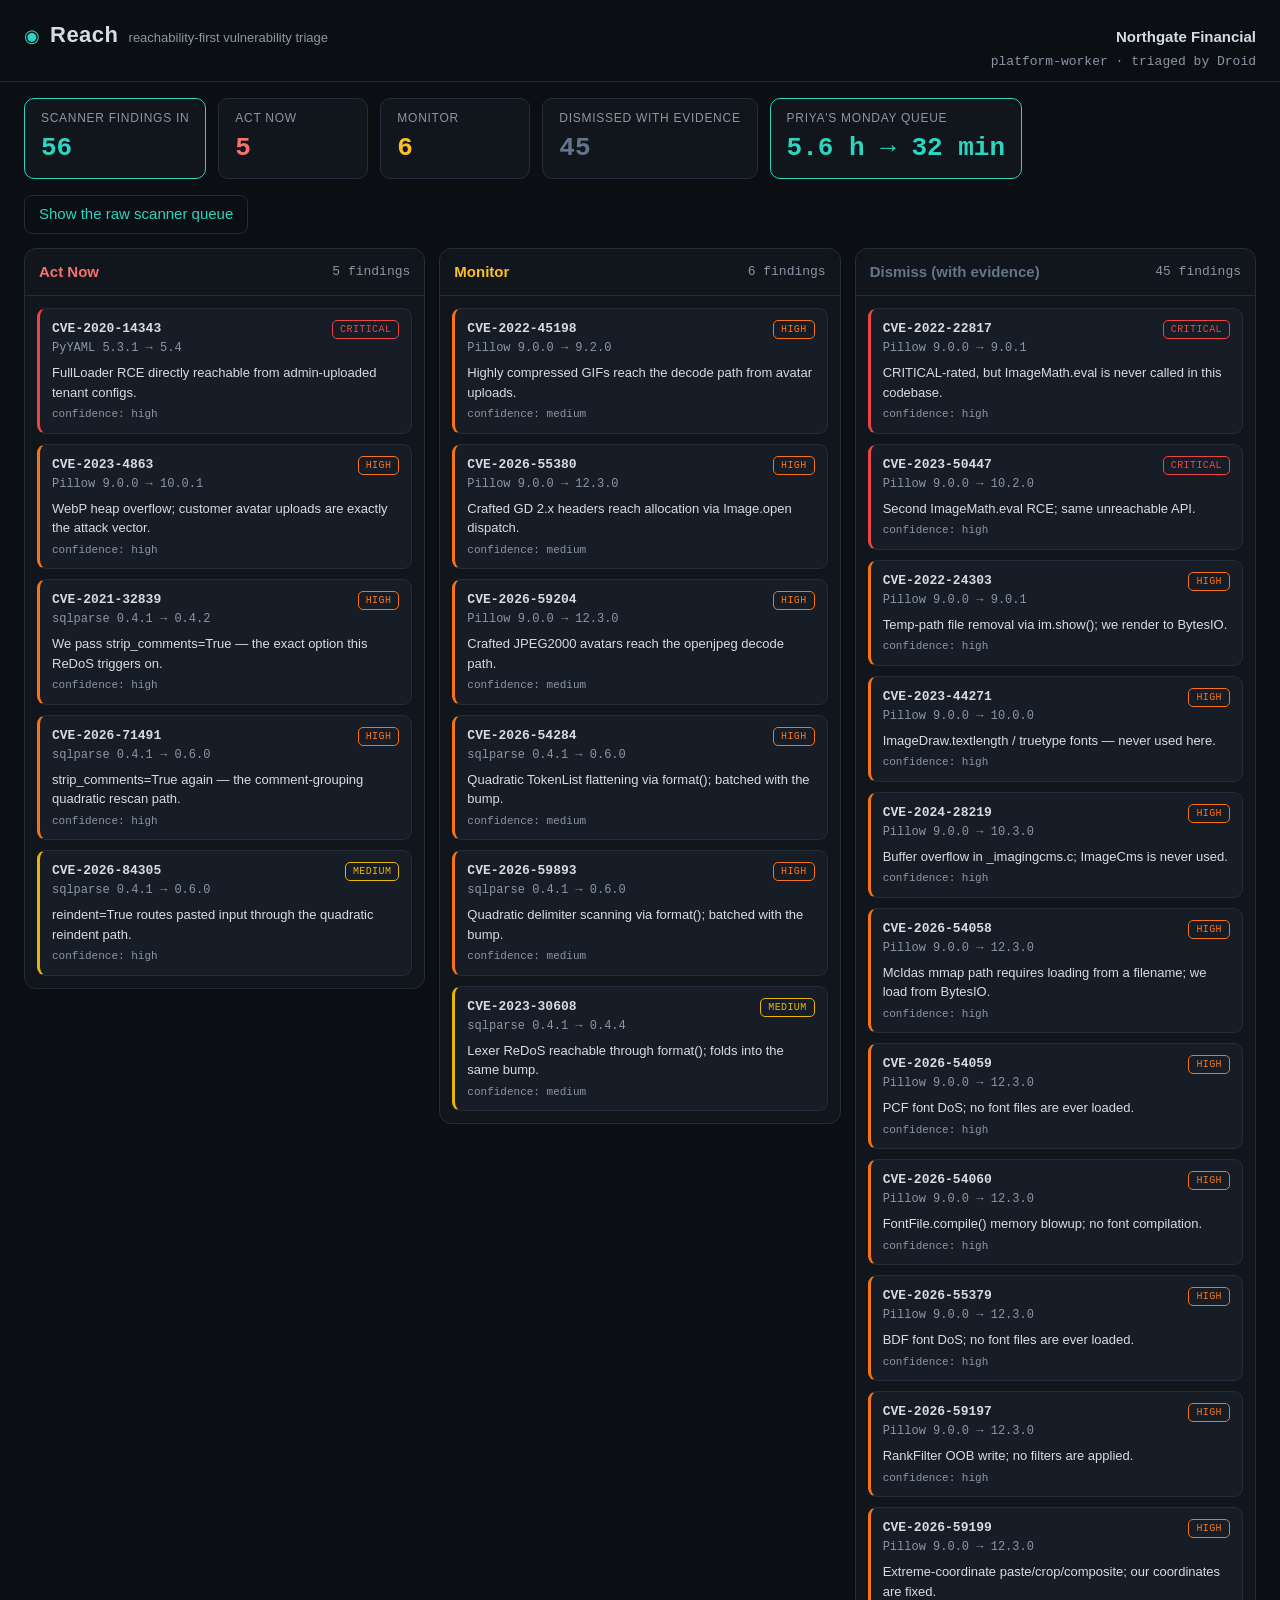
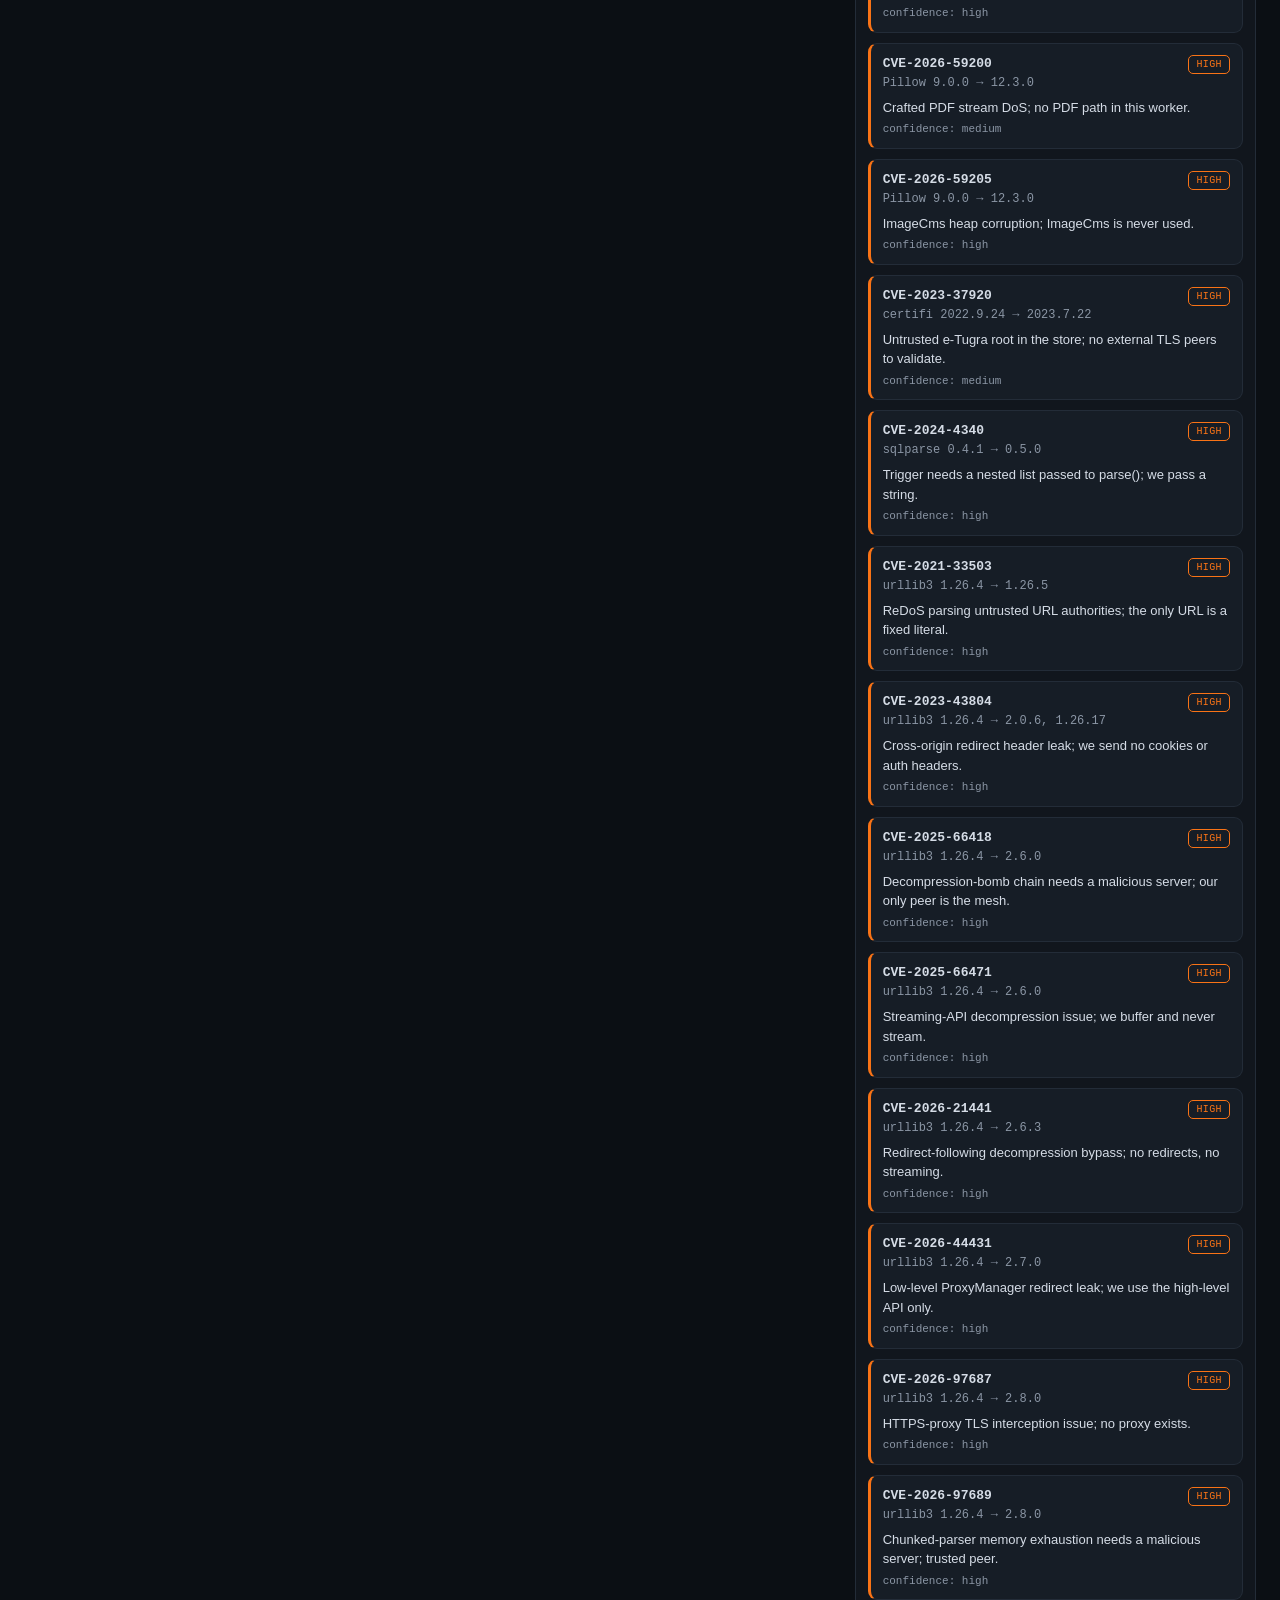
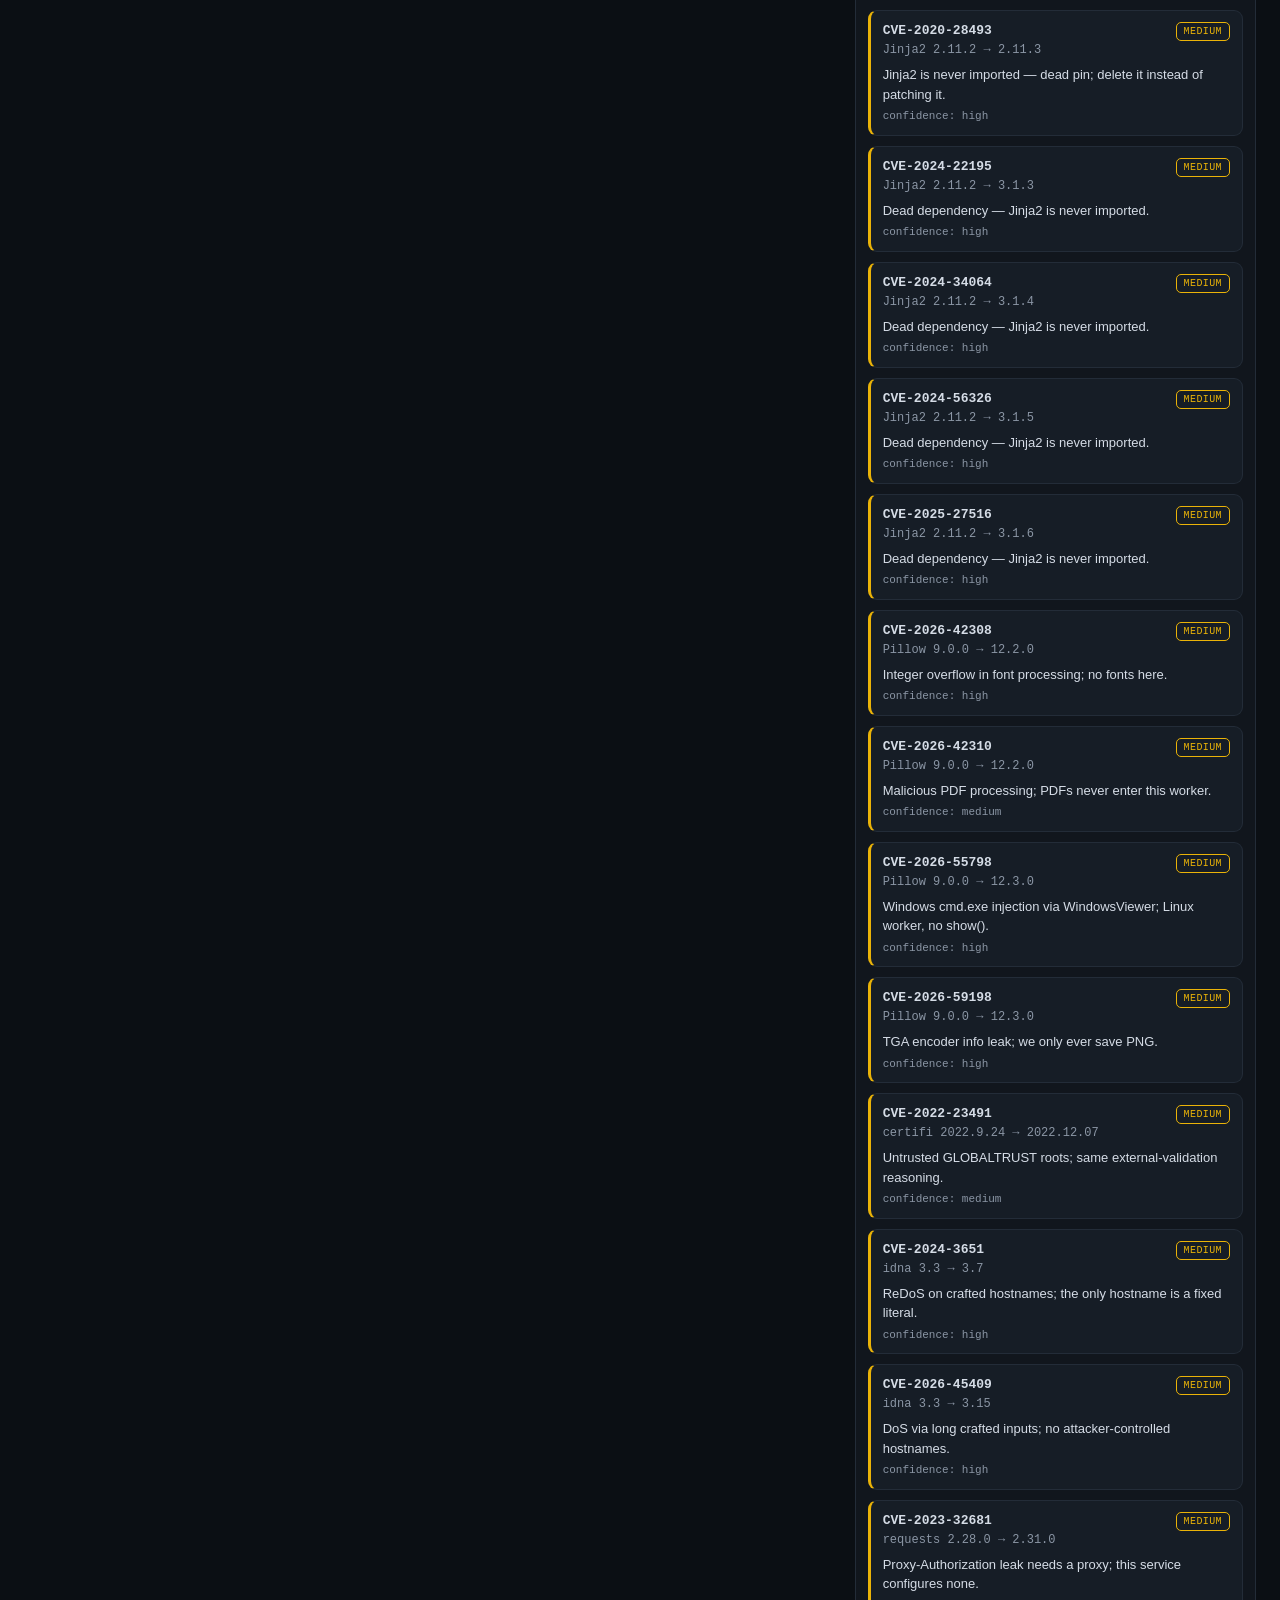
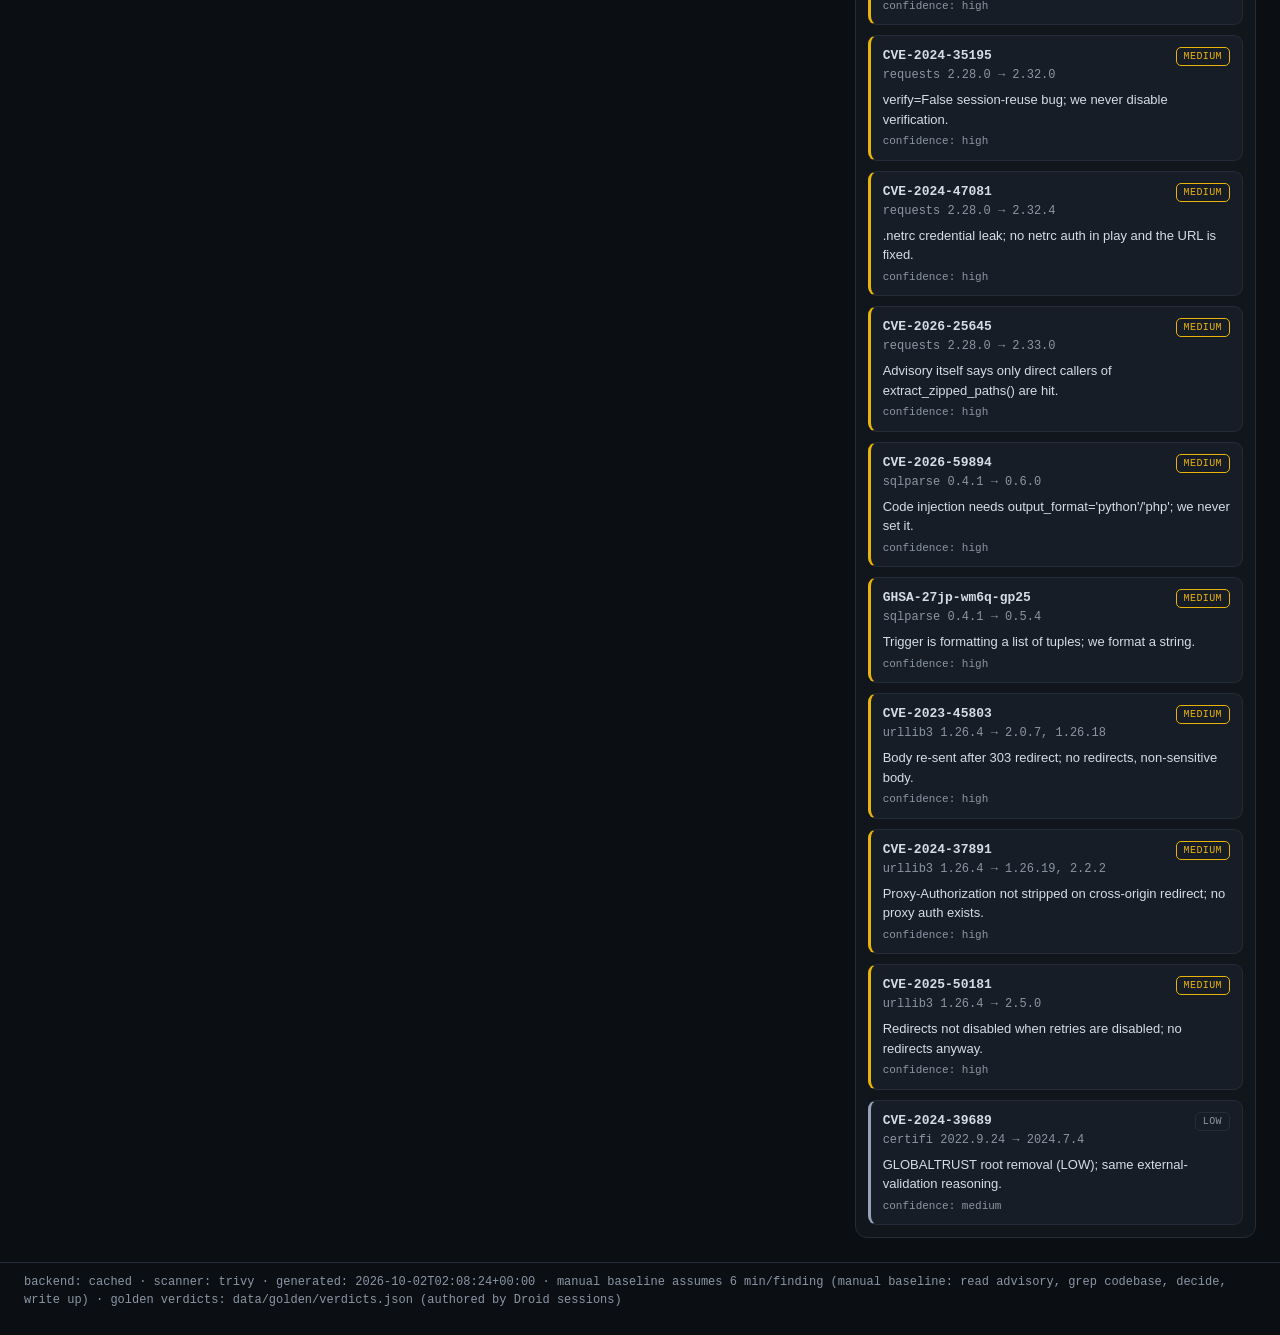
==== dashboard/index.html @ 8113a795 "feat(dashboard): reach kanban board with evidence drawer Vanilla HTML/CSS/JS, no build step. Three l" ====
<!doctype html>
<html lang="en">
  <head>
    <meta charset="utf-8" />
    <meta name="viewport" content="width=device-width, initial-scale=1" />
    <title>Reach — vulnerability triage copilot · Northgate Financial</title>
    <link rel="stylesheet" href="style.css" />
  </head>
  <body>
    <header class="topbar">
      <div class="brand">
        <span class="logo">◉</span>
        <h1>Reach</h1>
        <span class="tagline">reachability-first vulnerability triage</span>
      </div>
      <div class="context">
        <span class="customer">Northgate Financial</span>
        <span class="target">platform-worker · triaged by Droid</span>
      </div>
    </header>

    <section class="metrics" id="metrics"></section>

    <section class="switcher">
      <button id="toggle-noise" class="btn-ghost">Show the raw scanner queue</button>
      <span id="untriaged-note" class="untriaged-note" hidden></span>
    </section>

    <main id="board"></main>

    <section id="noise" hidden>
      <h2 class="noise-title">This is what the scanner handed Priya on Monday morning</h2>
      <p class="noise-sub">No reachability, no evidence, no decisions — just severity and noise. Click any row to see what the agent concluded.</p>
      <div id="noise-list"></div>
    </section>

    <div id="overlay" hidden></div>
    <aside id="drawer" hidden>
      <button id="drawer-close" class="btn-ghost">✕ close</button>
      <div id="drawer-body"></div>
    </aside>

    <footer class="meta-strip" id="meta-strip"></footer>

    <script src="app.js"></script>
  </body>
</html>
---- dashboard/style.css ----
:root {
  --bg: #0b0f14;
  --panel: #11161d;
  --panel-2: #161d26;
  --line: #232c38;
  --text: #d5dce6;
  --muted: #8b96a5;
  --accent: #2dd4bf;
  --act: #f87171;
  --mon: #fbbf24;
  --dis: #64748b;
  --crit: #ef4444;
  --high: #f97316;
  --med: #eab308;
  --low: #94a3b8;
  --mono: ui-monospace, "SF Mono", Menlo, Consolas, monospace;
}

* { box-sizing: border-box; }

body {
  margin: 0;
  background: var(--bg);
  color: var(--text);
  font: 15px/1.5 -apple-system, "Segoe UI", Roboto, Helvetica, Arial, sans-serif;
}

/* ---------- top bar ---------- */
.topbar {
  display: flex;
  justify-content: space-between;
  align-items: baseline;
  padding: 18px 24px 10px;
  border-bottom: 1px solid var(--line);
}
.brand { display: flex; align-items: baseline; gap: 10px; }
.logo { color: var(--accent); font-size: 18px; }
.brand h1 { font-size: 22px; margin: 0; letter-spacing: 0.5px; }
.tagline { color: var(--muted); font-size: 13px; }
.context { text-align: right; }
.customer { display: block; font-weight: 600; }
.target { color: var(--muted); font-size: 13px; font-family: var(--mono); }

/* ---------- metrics ---------- */
.metrics {
  display: flex;
  flex-wrap: wrap;
  gap: 12px;
  padding: 16px 24px;
}
.metric {
  background: var(--panel);
  border: 1px solid var(--line);
  border-radius: 10px;
  padding: 10px 16px;
  min-width: 150px;
}
.metric .label { color: var(--muted); font-size: 12px; text-transform: uppercase; letter-spacing: 0.06em; }
.metric .value { font-size: 26px; font-weight: 700; font-family: var(--mono); margin-top: 2px; }
.metric.hero { border-color: var(--accent); }
.metric.hero .value { color: var(--accent); }
.metric.act .value { color: var(--act); }
.metric.mon .value { color: var(--mon); }
.metric.dis .value { color: var(--dis); }

/* ---------- switcher ---------- */
.switcher { display: flex; align-items: center; gap: 14px; padding: 0 24px 14px; }
.btn-ghost {
  background: transparent;
  color: var(--accent);
  border: 1px solid var(--line);
  border-radius: 8px;
  padding: 7px 14px;
  font: inherit;
  cursor: pointer;
}
.btn-ghost:hover { border-color: var(--accent); }
.untriaged-note {
  color: var(--mon);
  font-size: 13px;
  font-family: var(--mono);
  border: 1px dashed var(--mon);
  padding: 4px 10px;
  border-radius: 8px;
}

/* ---------- board ---------- */
#board {
  display: grid;
  grid-template-columns: repeat(3, 1fr);
  gap: 14px;
  padding: 0 24px 24px;
  align-items: start;
}
.lane {
  background: var(--panel);
  border: 1px solid var(--line);
  border-radius: 12px;
  min-height: 300px;
}
.lane header {
  display: flex;
  justify-content: space-between;
  align-items: center;
  padding: 12px 14px;
  border-bottom: 1px solid var(--line);
  cursor: pointer;
  user-select: none;
}
.lane header h2 { margin: 0; font-size: 15px; }
.lane header .count { font-family: var(--mono); font-size: 13px; color: var(--muted); }
.lane-act header h2 { color: var(--act); }
.lane-mon header h2 { color: var(--mon); }
.lane-dis header h2 { color: var(--dis); }
.lane.collapsed .cards { display: none; }
.cards { display: flex; flex-direction: column; gap: 10px; padding: 12px; }

.card {
  background: var(--panel-2);
  border: 1px solid var(--line);
  border-left: 3px solid var(--muted);
  border-radius: 9px;
  padding: 10px 12px;
  cursor: pointer;
}
.card:hover { border-color: var(--accent); }
.card.crit { border-left-color: var(--crit); }
.card.high { border-left-color: var(--high); }
.card.med { border-left-color: var(--med); }
.card.low, .card.unk { border-left-color: var(--low); }

.card .row1 { display: flex; justify-content: space-between; gap: 8px; align-items: baseline; }
.card .cve { font-family: var(--mono); font-weight: 600; font-size: 13px; }
.card .pkg { color: var(--muted); font-family: var(--mono); font-size: 12px; }
.card .sev {
  font-size: 10px;
  font-family: var(--mono);
  letter-spacing: 0.04em;
  border-radius: 5px;
  padding: 1px 7px;
  border: 1px solid var(--line);
  color: var(--muted);
  white-space: nowrap;
}
.card .sev.crit { color: var(--crit); border-color: var(--crit); }
.card .sev.high { color: var(--high); border-color: var(--high); }
.card .sev.med { color: var(--med); border-color: var(--med); }
.card .oneline { margin: 6px 0 4px; font-size: 13px; color: var(--text); }
.card .conf { color: var(--muted); font-size: 11px; font-family: var(--mono); }

/* ---------- noise view ---------- */
#noise { padding: 0 24px 24px; }
.noise-title { margin: 0 0 4px; color: var(--act); }
.noise-sub { margin: 0 0 14px; color: var(--muted); }
.noise-row {
  display: grid;
  grid-template-columns: 90px 200px 160px 1fr;
  gap: 12px;
  align-items: baseline;
  padding: 7px 10px;
  border-bottom: 1px solid var(--line);
  font-family: var(--mono);
  font-size: 13px;
  cursor: pointer;
}
.noise-row:hover { background: var(--panel); }
.noise-row .nsev { font-size: 11px; }
.noise-row .npkg { color: var(--muted); }
.noise-row .ntitle { color: var(--muted); overflow: hidden; text-overflow: ellipsis; white-space: nowrap; font-family: -apple-system, "Segoe UI", sans-serif; }

/* ---------- drawer ---------- */
#overlay {
  position: fixed;
  inset: 0;
  background: rgba(4, 6, 10, 0.6);
  z-index: 10;
}
#drawer {
  position: fixed;
  top: 0;
  right: 0;
  bottom: 0;
  width: min(560px, 92vw);
  background: var(--panel);
  border-left: 1px solid var(--line);
  z-index: 11;
  overflow-y: auto;
  padding: 20px 22px 40px;
}
#drawer-close { float: right; }
.verdict-banner {
  display: inline-block;
  font-family: var(--mono);
  font-size: 12px;
  letter-spacing: 0.08em;
  text-transform: uppercase;
  padding: 3px 10px;
  border-radius: 6px;
  border: 1px solid var(--line);
  margin-bottom: 12px;
}
.verdict-banner.act_now { color: var(--act); border-color: var(--act); }
.verdict-banner.monitor { color: var(--mon); border-color: var(--mon); }
.verdict-banner.dismiss { color: var(--dis); border-color: var(--dis); }
.verdict-banner.untriaged { color: var(--mon); border-color: var(--mon); }

#drawer h3 { margin: 4px 0 2px; font-family: var(--mono); font-size: 18px; }
#drawer .subhead { color: var(--muted); font-family: var(--mono); font-size: 13px; margin-bottom: 14px; }
#drawer h4 {
  margin: 18px 0 6px;
  font-size: 12px;
  text-transform: uppercase;
  letter-spacing: 0.07em;
  color: var(--muted);
}
#drawer p { margin: 4px 0; }

.evidence {
  border: 1px solid var(--line);
  border-radius: 8px;
  margin: 6px 0 10px;
  overflow: hidden;
}
.evidence .file {
  font-family: var(--mono);
  font-size: 12px;
  color: var(--accent);
  padding: 6px 10px;
  background: var(--panel-2);
  border-bottom: 1px solid var(--line);
}
.evidence pre { margin: 0; padding: 10px; font-size: 12.5px; line-height: 1.55; overflow-x: auto; }

.patch {
  border: 1px solid var(--line);
  border-radius: 8px;
  margin: 6px 0;
  padding: 10px;
  font-size: 12.5px;
  overflow-x: auto;
  white-space: pre;
}
.patch .minus { color: var(--act); }
.patch .plus { color: var(--accent); }

.kv { display: grid; grid-template-columns: 130px 1fr; gap: 4px 10px; font-size: 13.5px; }
.kv .k { color: var(--muted); }

/* ---------- footer ---------- */
.meta-strip {
  border-top: 1px solid var(--line);
  color: var(--muted);
  font-family: var(--mono);
  font-size: 12px;
  padding: 10px 24px 26px;
}
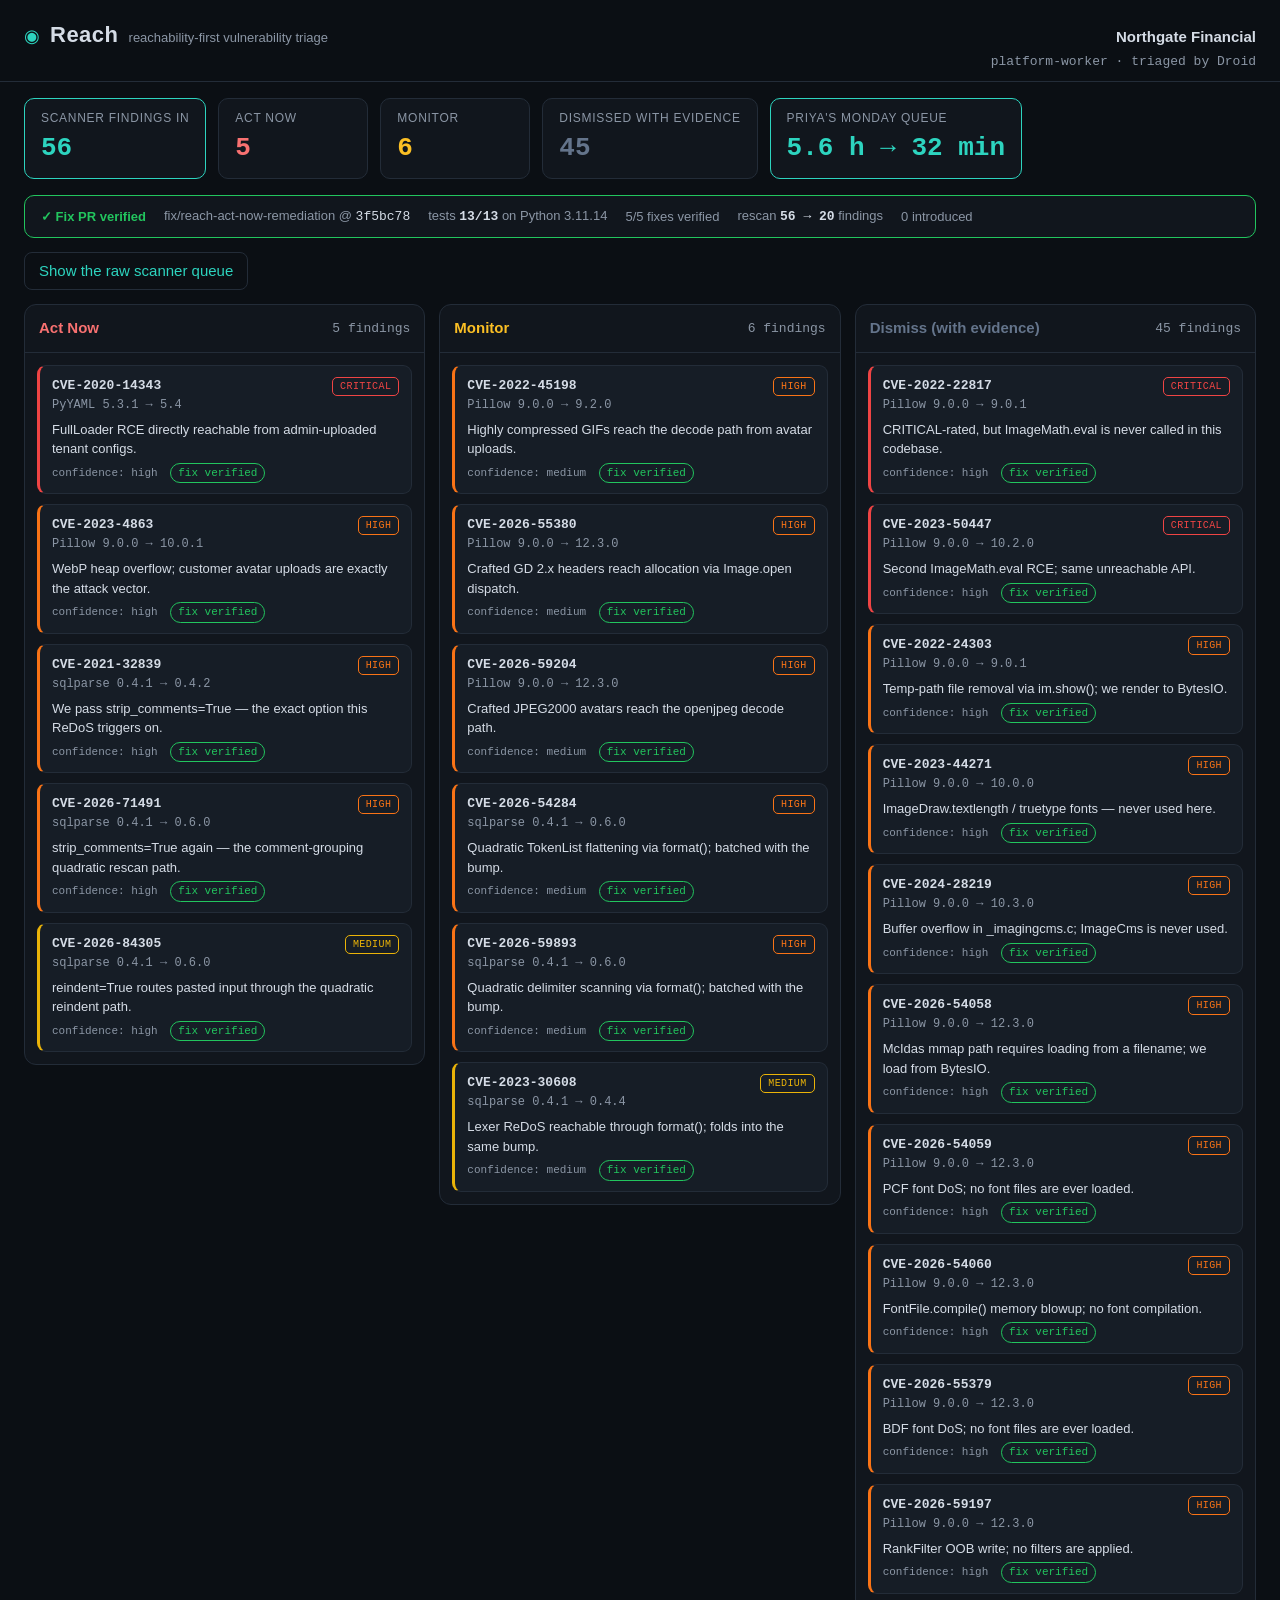
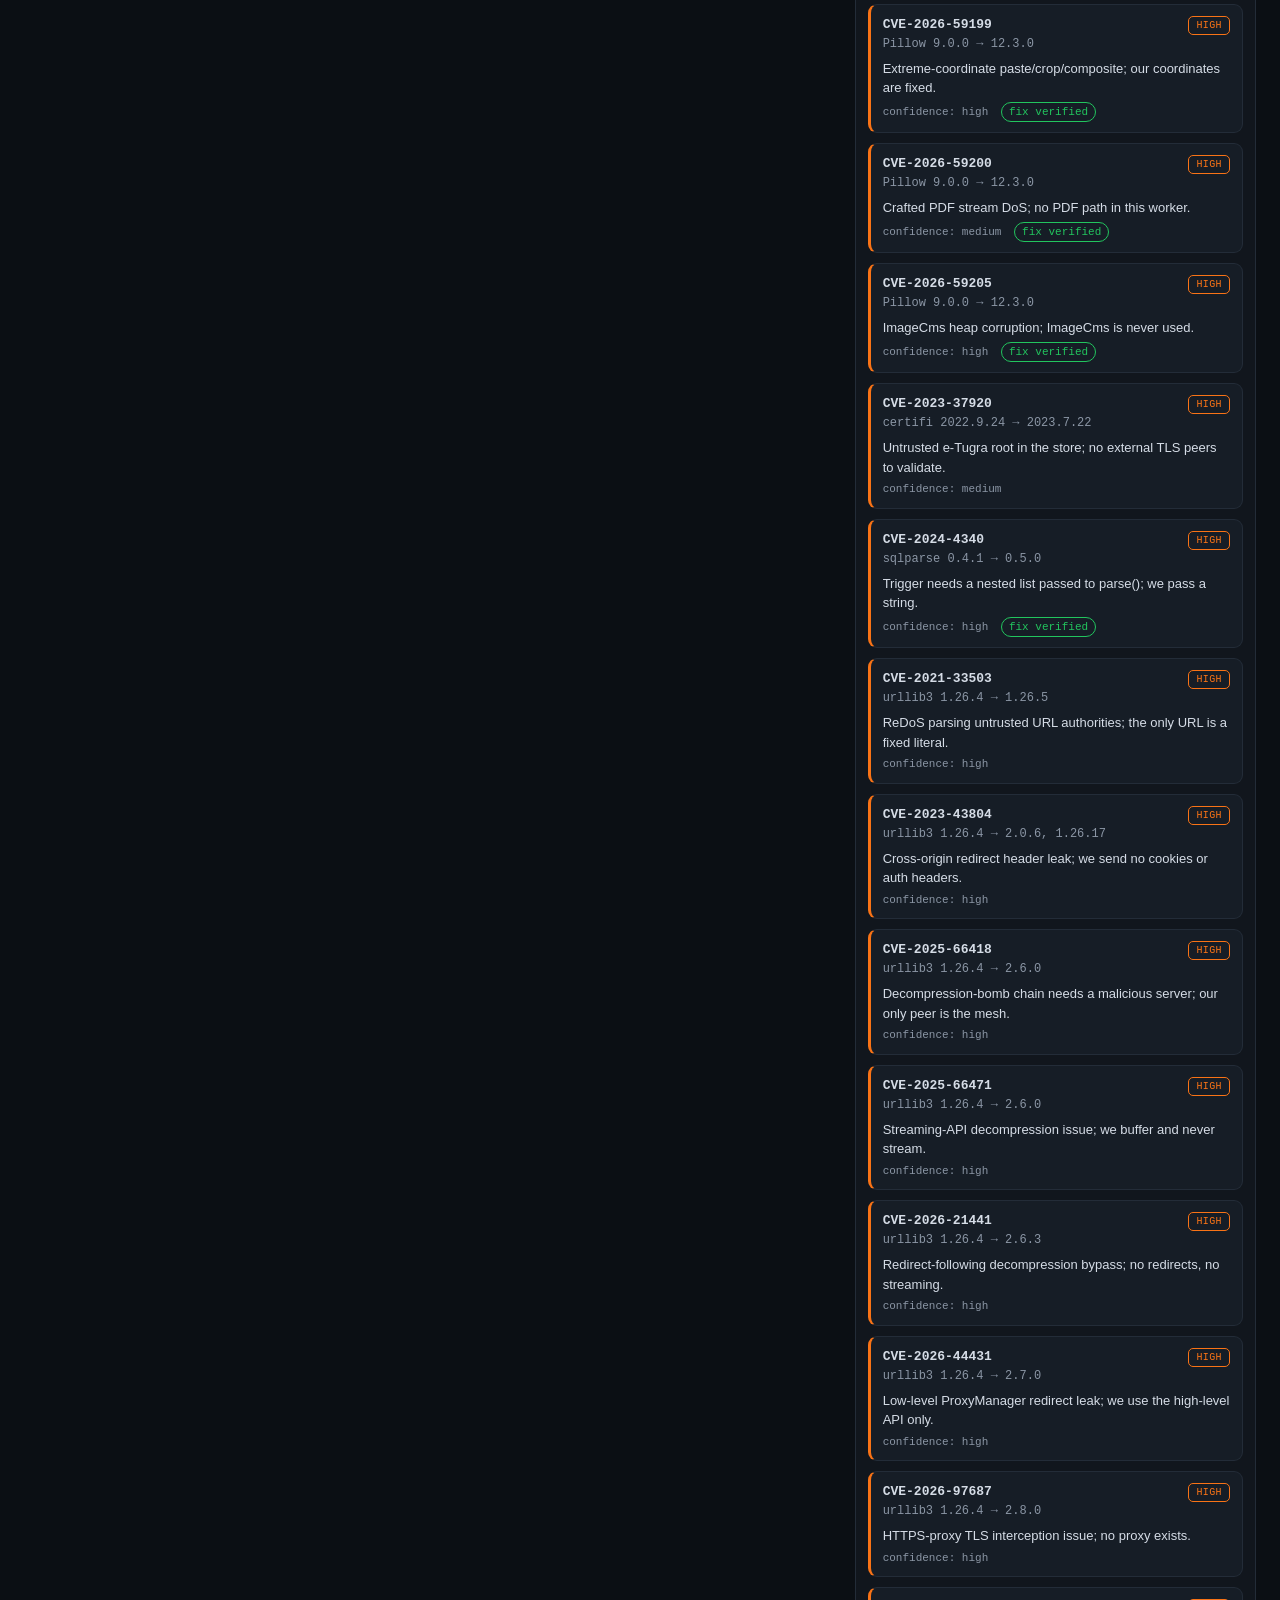
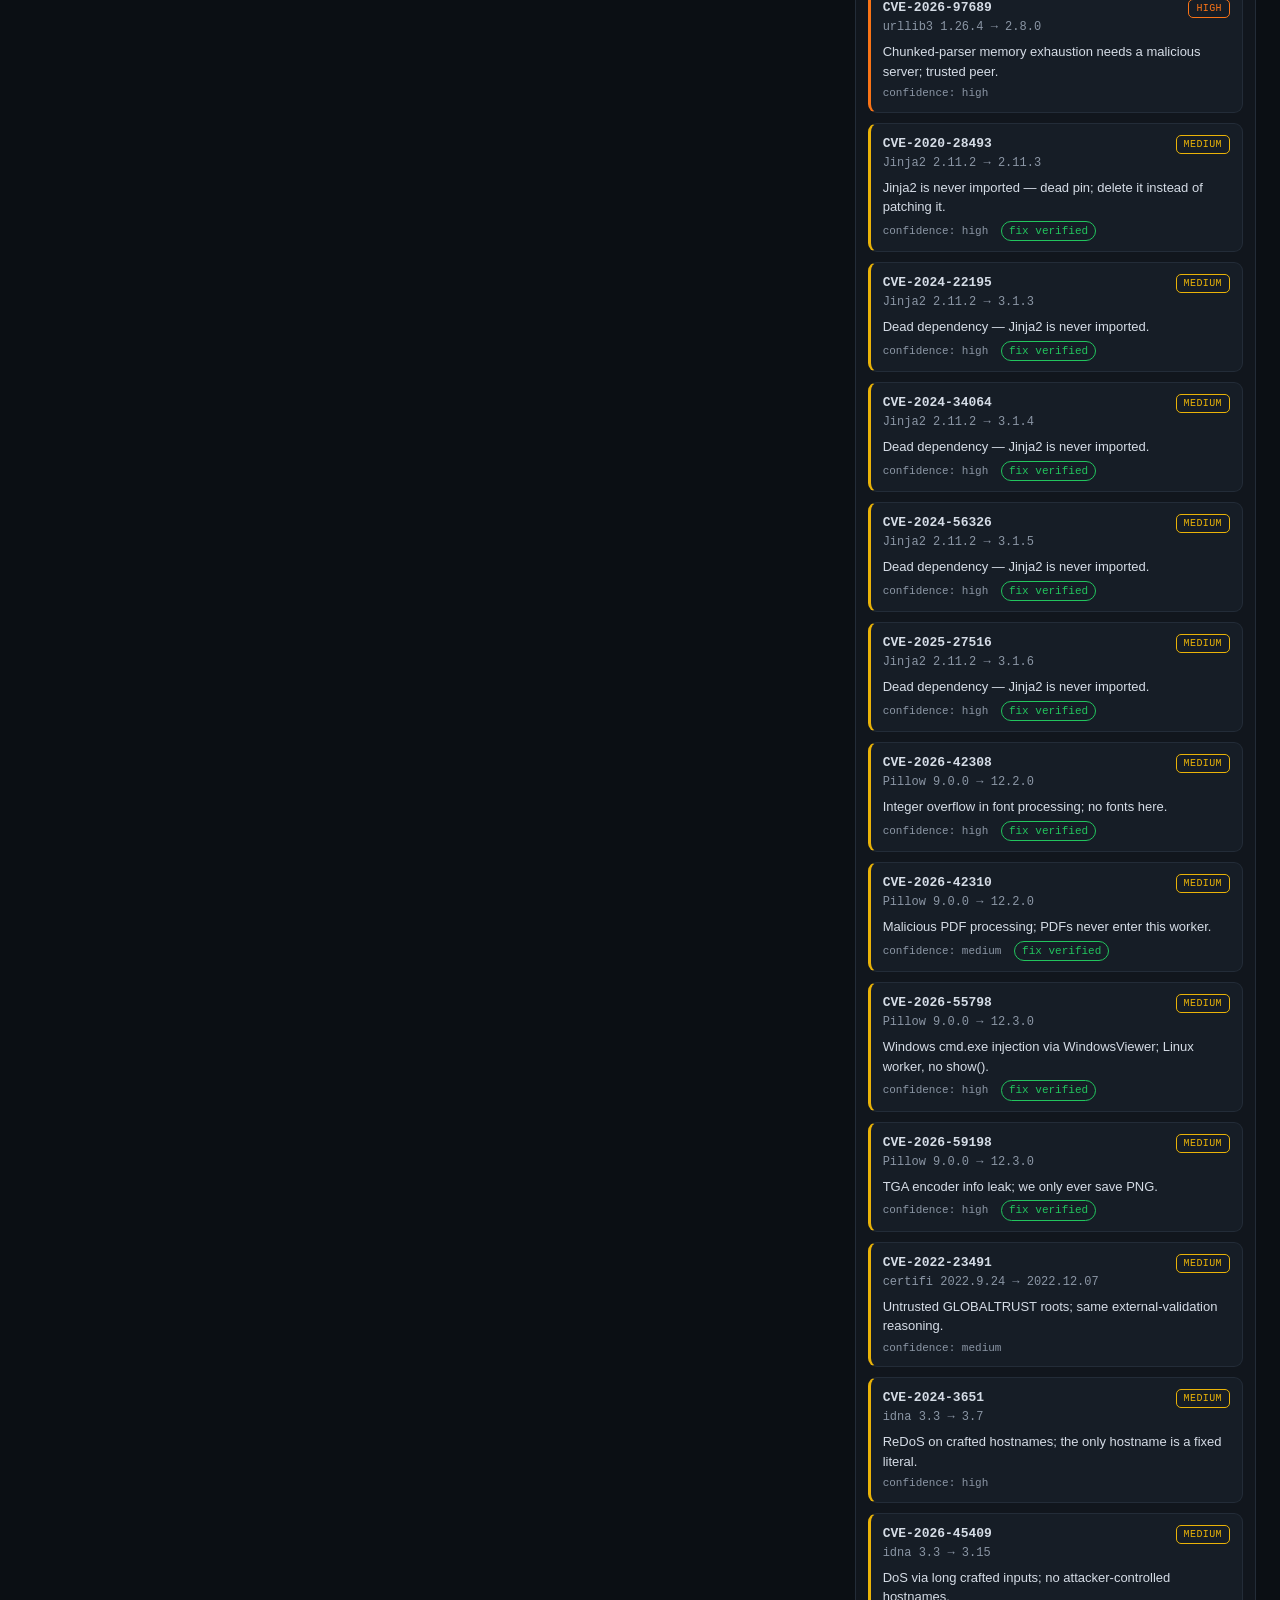
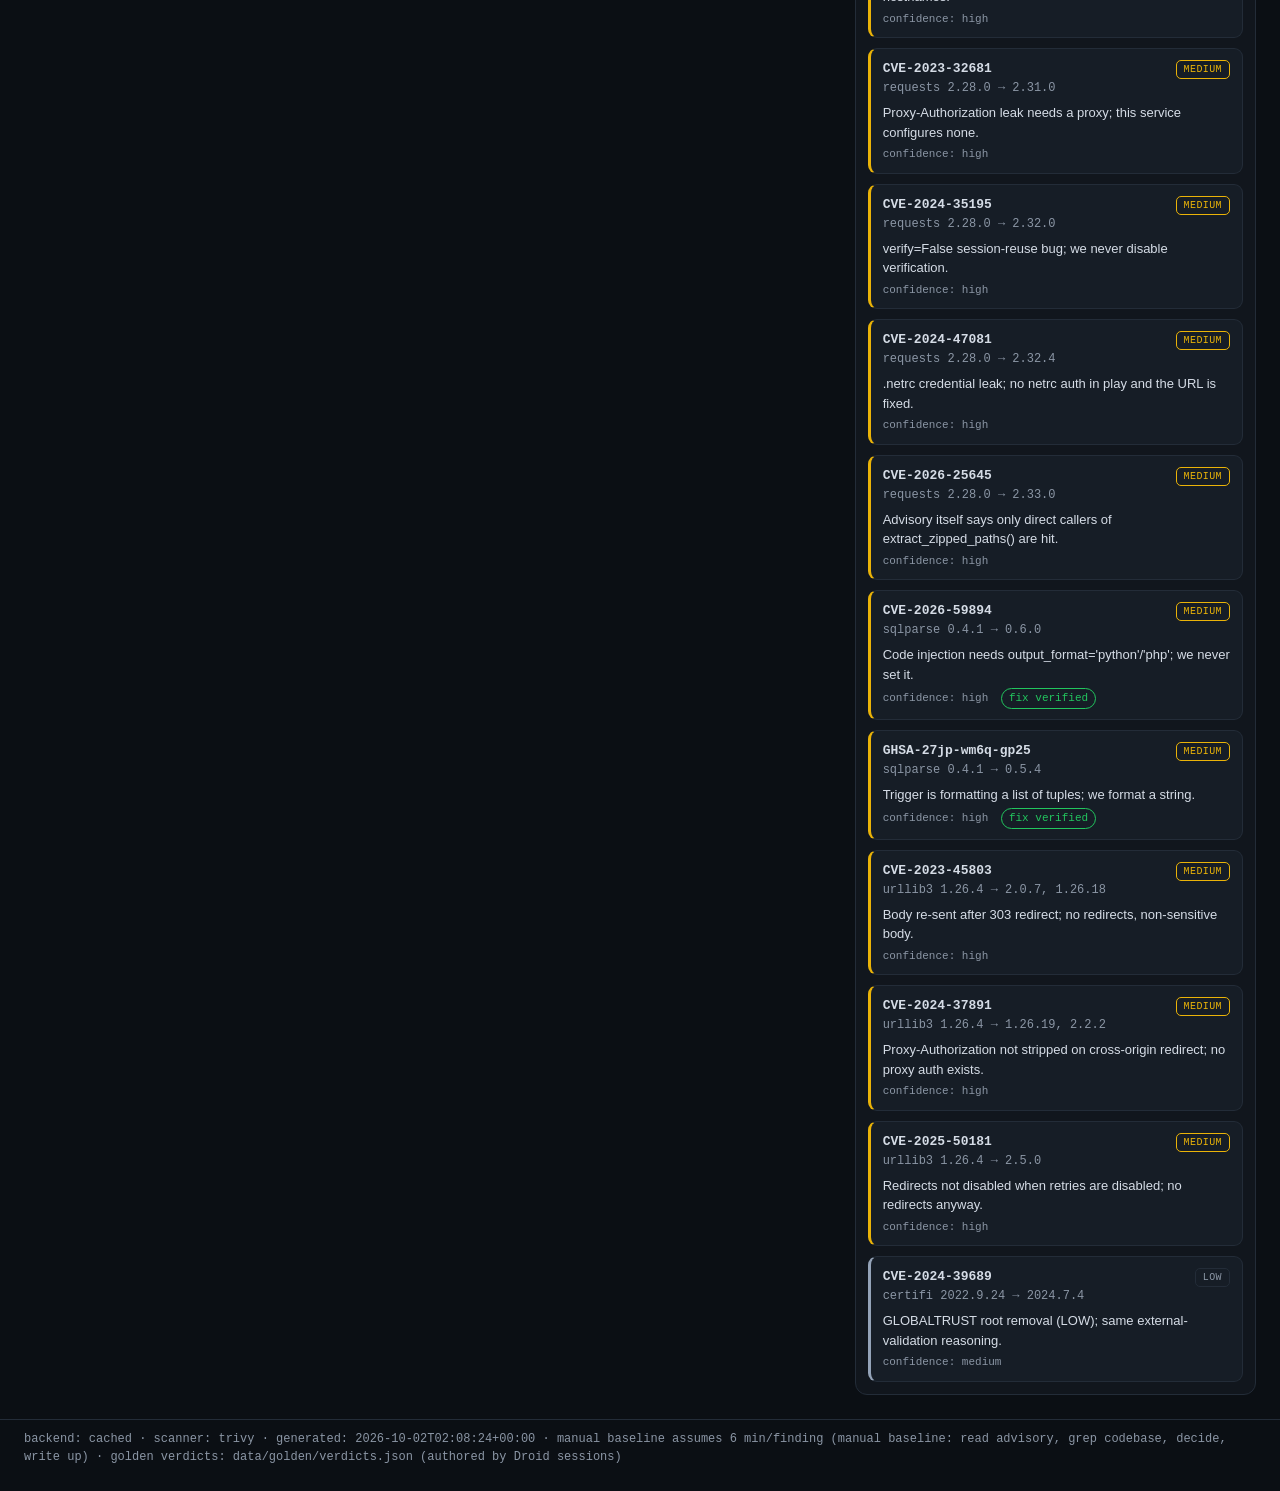
==== commit d01e55c0: "feat: verify every fix before review scripts/verify_fixes.py checks a fix ref out into an isolated w" ====
--- a/dashboard/index.html
+++ b/dashboard/index.html
@@ -20,6 +20,8 @@
     </header>
 
     <section class="metrics" id="metrics"></section>
+
+    <section class="verify-strip" id="verify-strip" hidden></section>
 
     <section class="switcher">
       <button id="toggle-noise" class="btn-ghost">Show the raw scanner queue</button>
--- a/dashboard/style.css
+++ b/dashboard/style.css
@@ -63,6 +63,39 @@
 .metric.mon .value { color: var(--mon); }
 .metric.dis .value { color: var(--dis); }
 
+/* ---------- fix verification ---------- */
+.verify-strip {
+  display: flex;
+  flex-wrap: wrap;
+  align-items: center;
+  gap: 8px 18px;
+  margin: 0 24px 14px;
+  padding: 10px 16px;
+  border-radius: 10px;
+  border: 1px solid var(--line);
+  background: var(--panel);
+  font-size: 13px;
+  color: var(--muted);
+}
+.verify-strip.ok { border-color: #22c55e; }
+.verify-strip.bad { border-color: var(--act); }
+.verify-strip .gate { font-weight: 700; color: #22c55e; }
+.verify-strip.bad .gate { color: var(--act); }
+.verify-strip b { color: var(--text); font-family: var(--mono); }
+.verify-strip code { font-family: var(--mono); color: var(--text); }
+.verify-strip .vreason { color: var(--act); flex-basis: 100%; }
+.fix-badge {
+  display: inline-block;
+  margin-left: 6px;
+  padding: 1px 7px;
+  border-radius: 999px;
+  font-size: 11px;
+  border: 1px solid currentColor;
+}
+.fix-badge.ok { color: #22c55e; }
+.fix-badge.warn { color: var(--mon); }
+.fix-badge.bad { color: var(--act); }
+
 /* ---------- switcher ---------- */
 .switcher { display: flex; align-items: center; gap: 14px; padding: 0 24px 14px; }
 .btn-ghost {
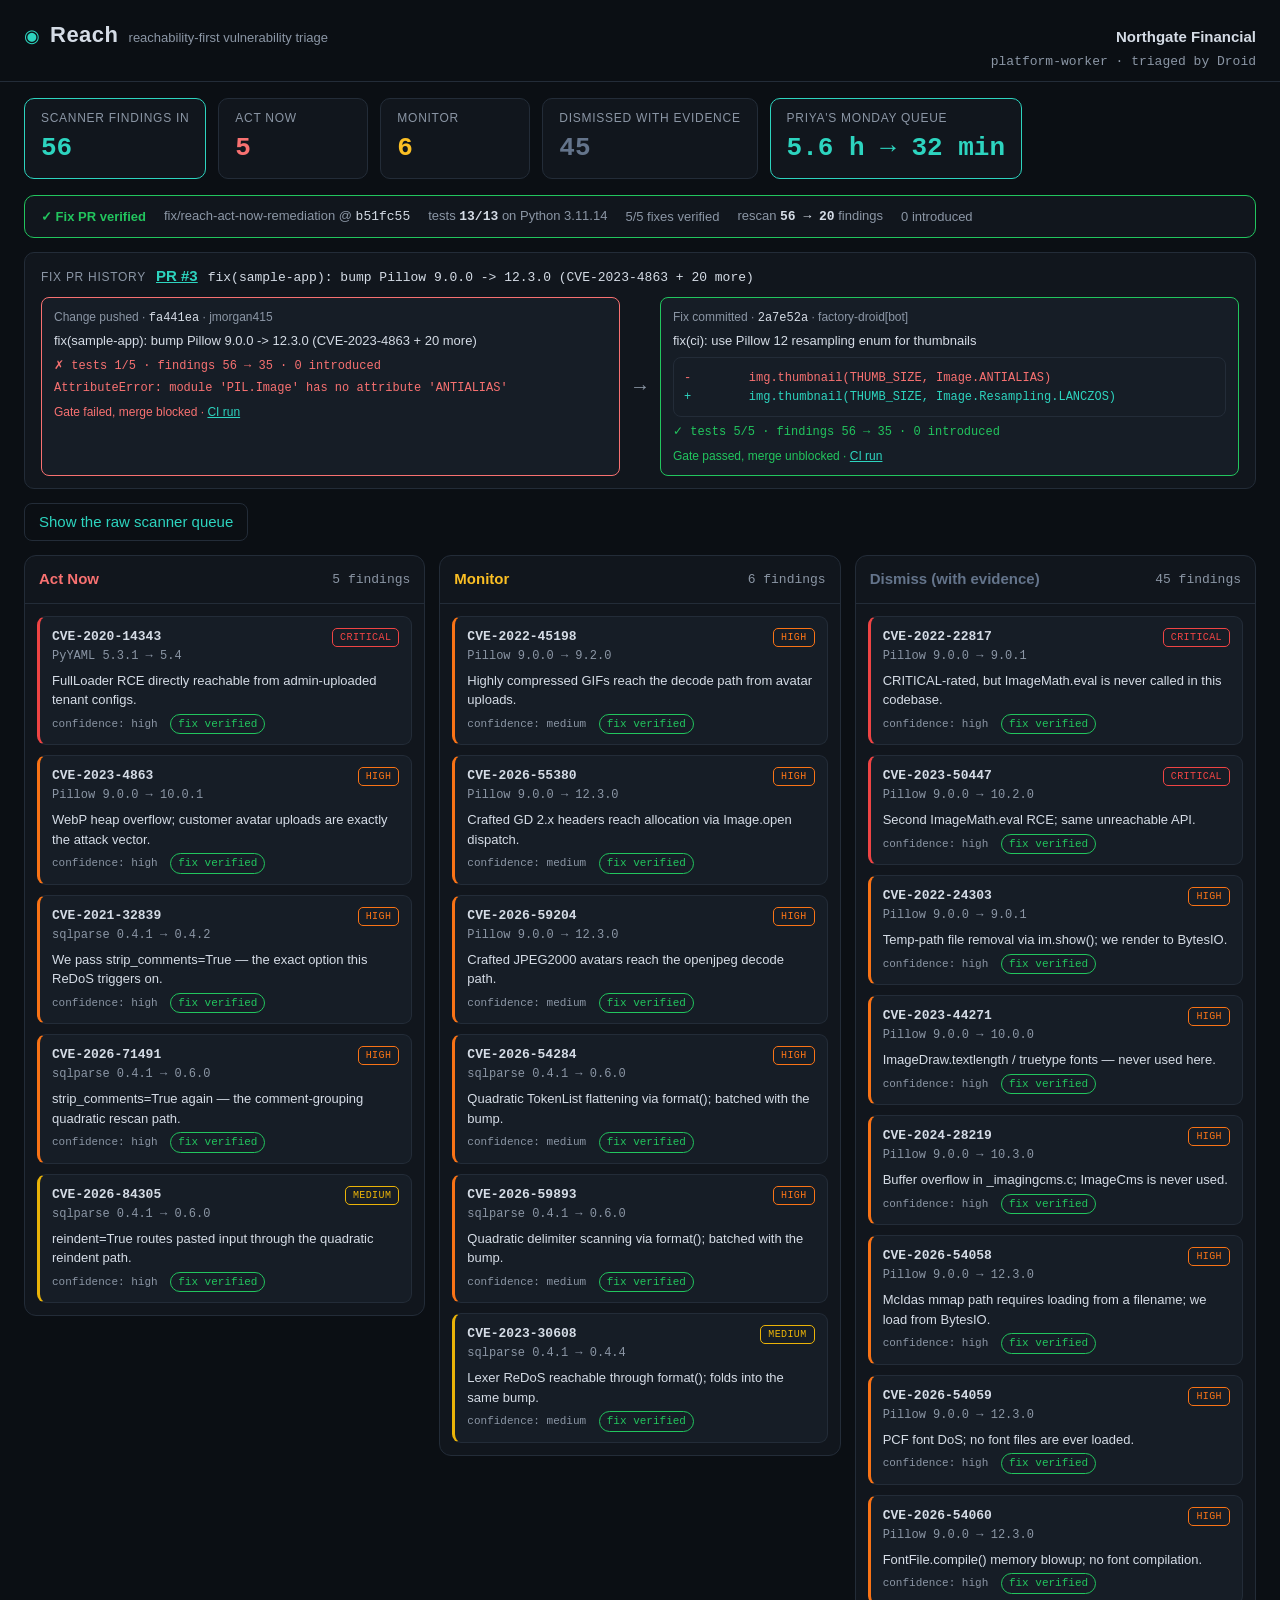
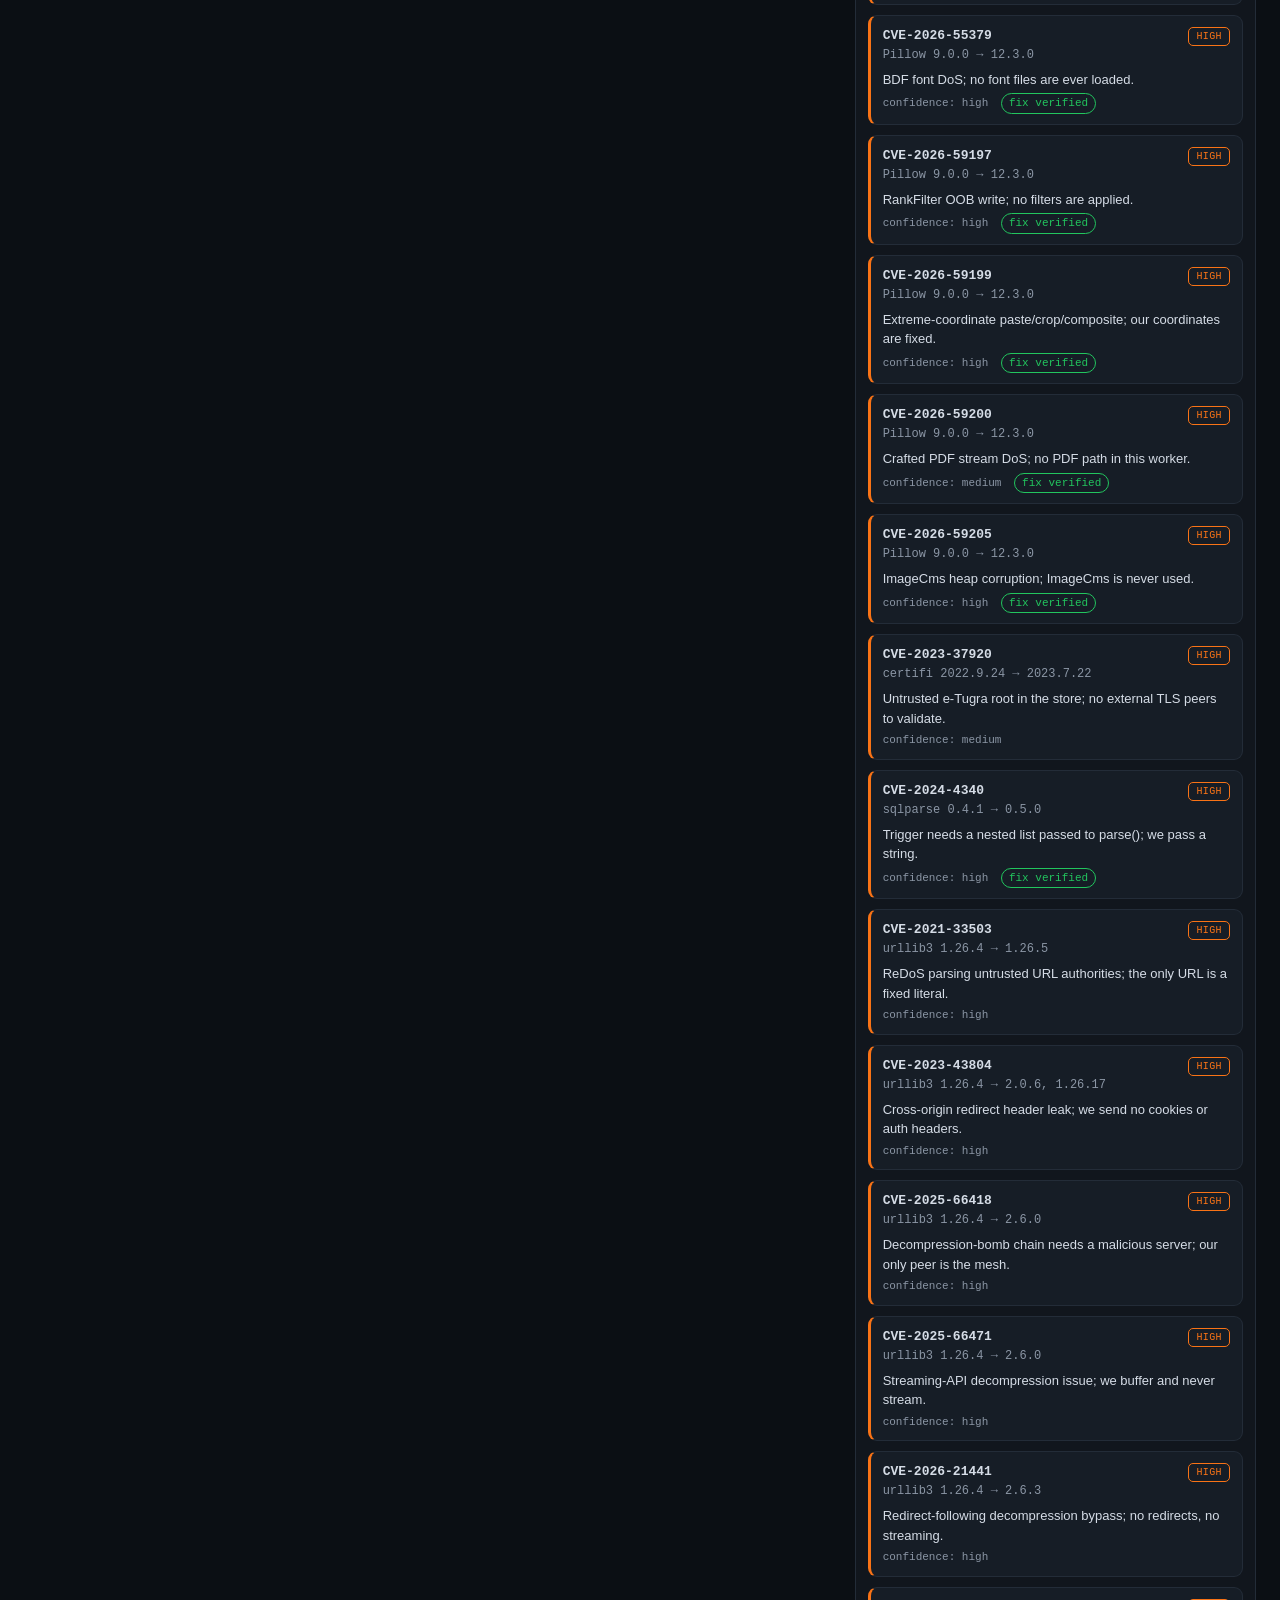
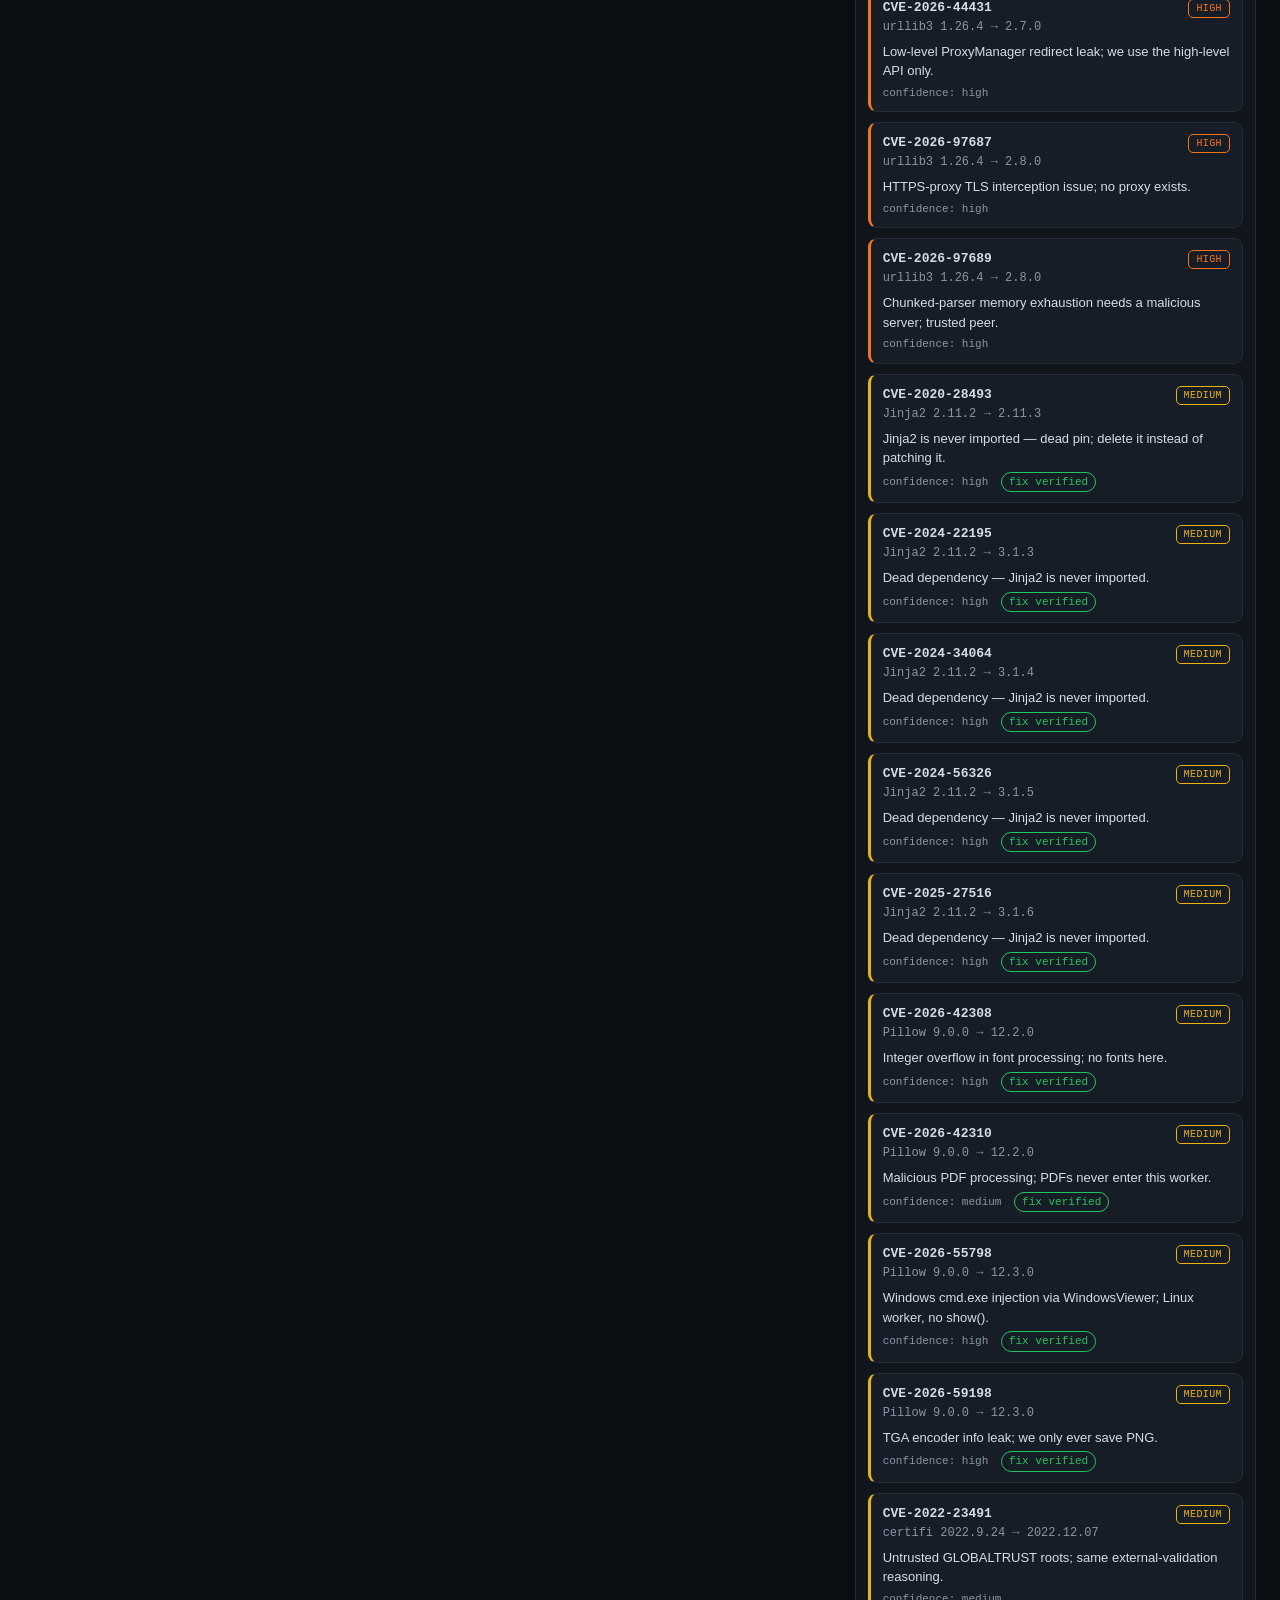
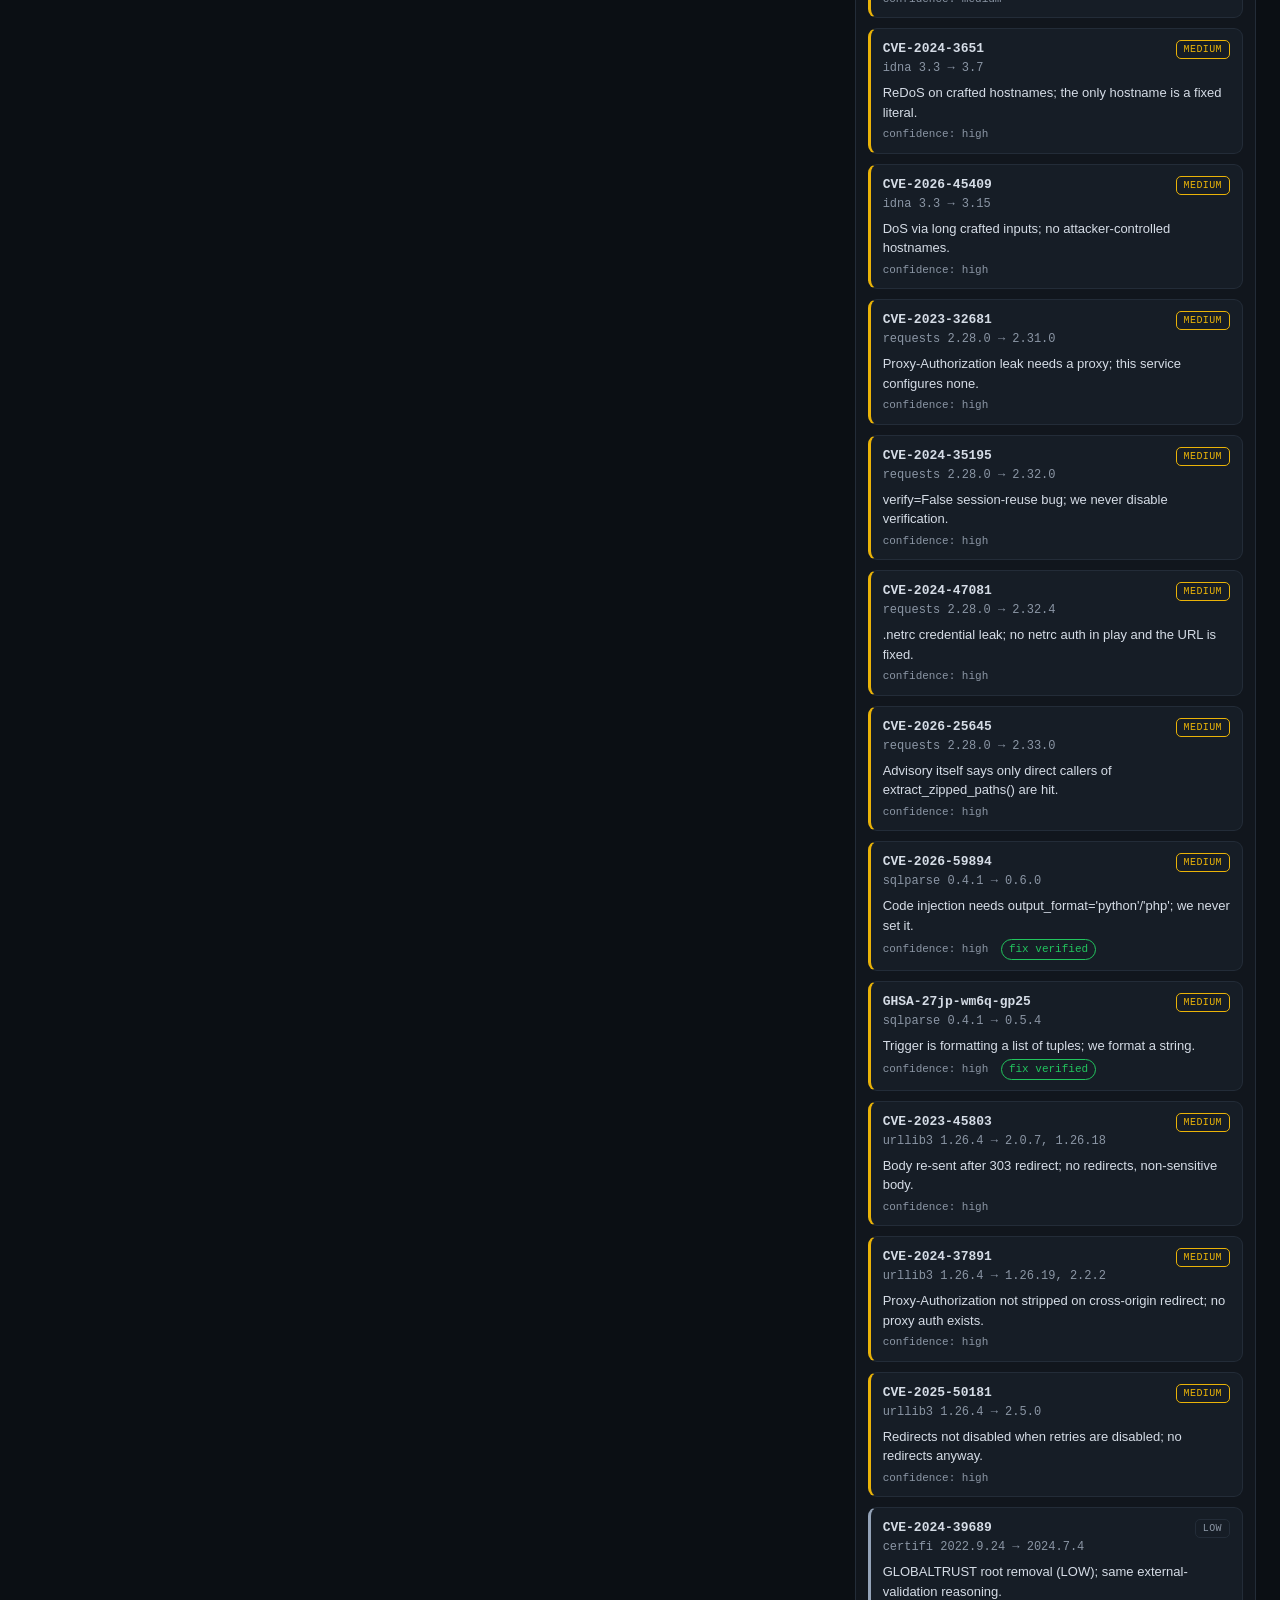
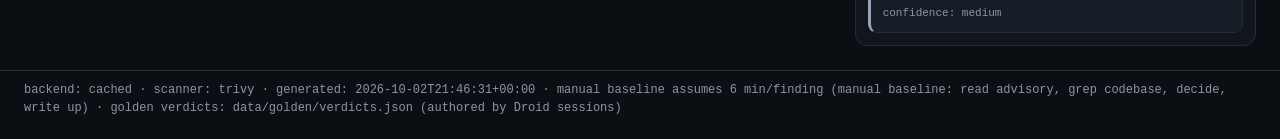
==== commit f2272b4c: "feat(dashboard): Fix PR history panel showing PR #3 red -> Droid fix -> green scripts/pr_history.py " ====
--- a/dashboard/index.html
+++ b/dashboard/index.html
@@ -23,6 +23,8 @@
 
     <section class="verify-strip" id="verify-strip" hidden></section>
 
+    <section class="history" id="history" hidden></section>
+
     <section class="switcher">
       <button id="toggle-noise" class="btn-ghost">Show the raw scanner queue</button>
       <span id="untriaged-note" class="untriaged-note" hidden></span>
--- a/dashboard/style.css
+++ b/dashboard/style.css
@@ -17,6 +17,8 @@
 }
 
 * { box-sizing: border-box; }
+/* Component display rules (e.g. #board grid) otherwise beat the hidden attribute. */
+[hidden] { display: none !important; }
 
 body {
   margin: 0;
@@ -96,6 +98,47 @@
 .fix-badge.warn { color: var(--mon); }
 .fix-badge.bad { color: var(--act); }
 
+/* ---------- fix PR history ---------- */
+.history { margin: 0 24px 14px; }
+.pr-history {
+  background: var(--panel);
+  border: 1px solid var(--line);
+  border-radius: 10px;
+  padding: 12px 16px;
+}
+.pr-head { display: flex; flex-wrap: wrap; align-items: baseline; gap: 10px; margin-bottom: 10px; }
+.pr-kicker { color: var(--muted); font-size: 12px; text-transform: uppercase; letter-spacing: 0.06em; }
+.pr-head a { color: var(--accent); font-weight: 700; }
+.pr-title { color: var(--text); font-family: var(--mono); font-size: 13px; }
+.steps { display: flex; align-items: stretch; gap: 10px; list-style: none; margin: 0; padding: 0; }
+.steps .arrow { align-self: center; color: var(--muted); font-size: 20px; }
+.step {
+  flex: 1;
+  min-width: 0;
+  padding: 10px 12px;
+  border-radius: 8px;
+  border: 1px solid var(--line);
+  background: var(--panel-2);
+  font-size: 13px;
+}
+.step.ok { border-color: #22c55e; }
+.step.bad { border-color: var(--act); }
+.step .s-label { color: var(--muted); font-size: 12px; }
+.step .s-label code { color: var(--text); font-family: var(--mono); }
+.step .s-head { margin: 4px 0 6px; }
+.step .patch { margin: 6px 0; font-size: 12px; }
+.step .s-result { font-family: var(--mono); font-size: 12px; }
+.step.ok .s-result, .step.ok .s-gate { color: #22c55e; }
+.step.bad .s-result, .step.bad .s-gate { color: var(--act); }
+.s-error { font-family: var(--mono); font-size: 12px; color: var(--act); margin-top: 4px; }
+.step .s-gate { margin-top: 6px; font-size: 12px; }
+.step .s-gate a { color: var(--accent); }
+.drawer-steps { padding-left: 18px; font-size: 13px; }
+.drawer-steps li { margin-bottom: 6px; }
+.drawer-steps li.ok { color: #22c55e; }
+.drawer-steps li.bad { color: var(--act); }
+.drawer-steps code { font-family: var(--mono); color: var(--text); }
+
 /* ---------- switcher ---------- */
 .switcher { display: flex; align-items: center; gap: 14px; padding: 0 24px 14px; }
 .btn-ghost {
